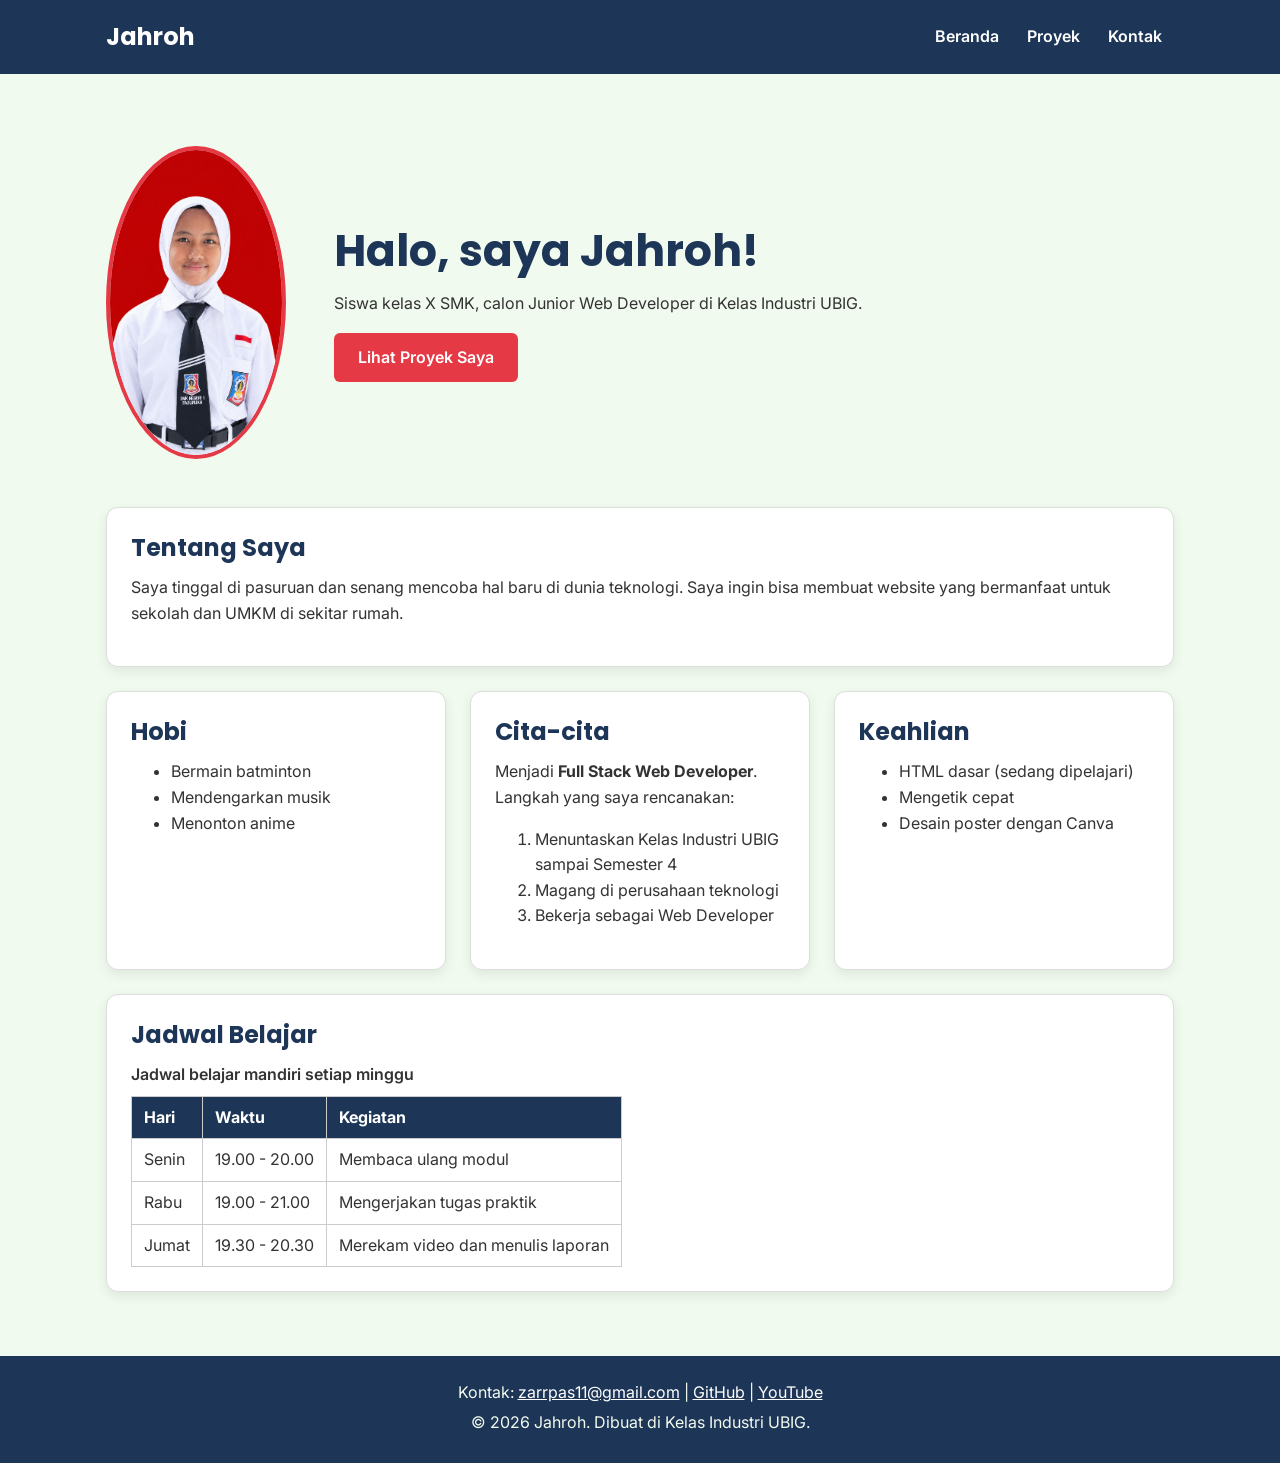
==== index.html @ 2eeb8ef1 "feat: portofolio v1" ====
<!DOCTYPE html> 
<html lang="id">
<head>
  <meta charset="UTF-8">
  <meta name="viewport" content="width=device-width, initial-scale=1.0">
  <title>Jahroh | Beranda</title>
  <link rel="preconnect" href="https://fonts.googleapis.com">
  <link rel="preconnect" href="https://fonts.gstatic.com" crossorigin>
  <link href="https://fonts.googleapis.com/css2?family=Inter:wght@400;600&family=Poppins:wght@600;700&display=swap" rel="stylesheet">
  <link rel="stylesheet" href="css/style.css">
</head>
<body>
  <header>
    <div class="container navbar">
      <h1>Jahroh</h1>
      <nav class="menu-laptop">
        <ul>
          <li><a href="index.html">Beranda</a></li>
          <li><a href="proyek.html">Proyek</a></li>
          <li><a href="kontak.html">Kontak</a></li>
        </ul>
      </nav>
      <!-- Tantangan: menu ponsel yang bisa dibuka-tutup -->
      <details class="menu-ponsel">
        <summary>Menu</summary>
        <nav>
          <ul>
            <li><a href="index.html">Beranda</a></li>
            <li><a href="proyek.html">Proyek</a></li>
            <li><a href="kontak.html">Kontak</a></li>
          </ul>
        </nav>
      </details>
    </div>
  </header>

  <main>
    <div class="container">
      <section class="hero">
        <img src="img/zarr.jpeg" alt="Foto profil Andi Pratama" width="180">
        <div>
          <h2>Halo, saya Jahroh!</h2>
          <p>Siswa kelas X SMK, calon Junior Web Developer di Kelas Industri UBIG.</p>
          <a href="proyek.html" class="tombol">Lihat Proyek Saya</a>
        </div>
      </section>

      <section class="kartu">
        <h2>Tentang Saya</h2>
        <p>Saya tinggal di pasuruan dan senang mencoba hal baru di dunia teknologi. Saya ingin bisa membuat website yang bermanfaat untuk sekolah dan UMKM di sekitar rumah.</p>
      </section>

      <div class="daftar-kartu">
        <section class="kartu">
          <h2>Hobi</h2>
          <ul>
            <li>Bermain batminton</li>
            <li>Mendengarkan musik</li>
            <li>Menonton anime</li>
          </ul>
        </section>

        <section class="kartu">
          <h2>Cita-cita</h2>
          <p>Menjadi <strong>Full Stack Web Developer</strong>. Langkah yang saya rencanakan:</p>
          <ol>
            <li>Menuntaskan Kelas Industri UBIG sampai Semester 4</li>
            <li>Magang di perusahaan teknologi</li>
            <li>Bekerja sebagai Web Developer</li>
          </ol>
        </section>

        <section class="kartu">
          <h2>Keahlian</h2>
          <ul>
            <li>HTML dasar (sedang dipelajari)</li>
            <li>Mengetik cepat</li>
            <li>Desain poster dengan Canva</li>
          </ul>
        </section>
      </div>

      <section class="kartu">
        <h2>Jadwal Belajar</h2>
        <table>
          <caption>Jadwal belajar mandiri setiap minggu</caption>
          <thead>
            <tr>
              <th>Hari</th>
              <th>Waktu</th>
              <th>Kegiatan</th>
            </tr>
          </thead>
          <tbody>
            <tr>
              <td>Senin</td>
              <td>19.00 - 20.00</td>
              <td>Membaca ulang modul</td>
            </tr>
            <tr>
              <td>Rabu</td>
              <td>19.00 - 21.00</td>
              <td>Mengerjakan tugas praktik</td>
            </tr>
            <tr>
              <td>Jumat</td>
              <td>19.30 - 20.30</td>
              <td>Merekam video dan menulis laporan</td>
            </tr>
          </tbody>
        </table>
      </section>
    </div>
  </main>

  <footer>
    <p>Kontak: <a href="zarrpas11@gmail.com">zarrpas11@gmail.com</a> |
      <a href="https://github.com/zarr-zr" target="_blank">GitHub</a> |
      <a href="https://www.youtube.com/@Zarr1206" target="_blank">YouTube</a></p>
    <p>&copy; 2026 Jahroh. Dibuat di Kelas Industri UBIG.</p>
  </footer>
</body>
</html>
---- css/style.css ----
/* Gaya portofolio jahroh
   Palet: #1D3557 (utama), #E63946 (aksen), #F1FAEE (latar)
   Huruf: Poppins (judul), Inter (isi)
   Tata letak: mobile first, titik ubah 768px (tablet) dan 1024px (laptop) */

/* 1. Reset */
* {
  box-sizing: border-box;
  margin: 0;
}

img {
  max-width: 100%;
  height: auto;
}

/* 2. Dasar halaman: warna dan huruf */
body {
  font-family: "Inter", Arial, sans-serif;
  font-size: 1rem;
  line-height: 1.6;
  color: #333333;
  background-color: #F1FAEE;
}

h1, h2, h3 {
  font-family: "Poppins", Arial, sans-serif;
  color: #1D3557;
  line-height: 1.3;
}

h2 {
  margin-bottom: 0.75rem;
}

p, ul, ol {
  margin-bottom: 1rem;
}

a {
  color: #E63946;
}

/* 3. Wadah, header, dan menu */
.container {
  max-width: 1100px;
  margin: 0 auto;
  padding: 0 1rem;
}

header {
  background-color: #1D3557;
  color: #FFFFFF;
  padding: 1rem 0;
}

header h1 {
  color: #FFFFFF;
  font-size: 1.5rem;
}

.navbar {
  display: flex;
  flex-wrap: wrap;
  justify-content: space-between;
  align-items: center;
  gap: 0.5rem;
}

nav ul {
  display: flex;
  gap: 0.25rem;
  padding: 0;
  margin: 0;
  list-style: none;
}

nav a {
  display: inline-block;
  padding: 0.5rem 0.75rem;
  border-radius: 6px;
  color: #FFFFFF;
  font-weight: 600;
  text-decoration: none;
}

/* Tantangan: menu ponsel buka-tutup dengan details */
.menu-laptop {
  display: none;
}

.menu-ponsel summary {
  padding: 0.5rem 0.75rem;
  border: 1px solid #FFFFFF;
  border-radius: 6px;
  font-weight: 600;
  cursor: pointer;
}

.menu-ponsel ul {
  flex-direction: column;
  margin-top: 0.5rem;
}

/* 4. Isi utama, hero, dan kartu */
main {
  padding: 1.5rem 0;
}

.hero {
  display: flex;
  flex-direction: column;
  align-items: center;
  gap: 1.5rem;
  padding: 1rem 0 2rem;
  text-align: center;
}

.hero img {
  border: 4px solid #E63946;
  border-radius: 100%;
}

.hero h2 {
  font-size: 2rem;
}

.tombol {
  display: inline-block;
  padding: 0.75rem 1.5rem;
  border-radius: 6px;
  background-color: #E63946;
  color: #FFFFFF;
  font-weight: 600;
  text-decoration: none;
}

.kartu {
  background-color: #FFFFFF;
  padding: 1rem;
  margin-bottom: 1.5rem;
  border: 1px solid #DDDDDD;
  border-radius: 12px;
  box-shadow: 0 4px 12px rgba(0, 0, 0, 0.08);
}

.daftar-kartu {
  display: flex;
  flex-wrap: wrap;
  gap: 1.5rem;
  margin-bottom: 1.5rem;
}

.daftar-kartu .kartu {
  flex: 1 1 280px;
  margin-bottom: 0;
}

article img {
  border-radius: 8px;
  border: 1px solid #DDDDDD;
}

/* 5. Tabel */
table {
  border-collapse: collapse;
}

caption {
  font-weight: 600;
  text-align: left;
  margin-bottom: 0.5rem;
}

th, td {
  border: 1px solid #CCCCCC;
  padding: 0.5rem 0.75rem;
  text-align: left;
}

th {
  background-color: #1D3557;
  color: #FFFFFF;
}

/* 6. Form */
label {
  font-weight: 600;
}

input, select, textarea {
  width: 100%;
  max-width: 22rem;
  padding: 0.6rem;
  margin-top: 0.25rem;
  border: 1px solid #CCCCCC;
  border-radius: 6px;
  font-family: inherit;
  font-size: 1rem;
}

button {
  padding: 0.75rem 1.5rem;
  border: none;
  border-radius: 6px;
  background-color: #E63946;
  color: #FFFFFF;
  font-family: inherit;
  font-size: 1rem;
  font-weight: 600;
  cursor: pointer;
}

/* 7. Footer */
footer {
  background-color: #1D3557;
  color: #F1FAEE;
  text-align: center;
  padding: 1.5rem;
}

footer p {
  margin-bottom: 0.25rem;
}

footer a {
  color: #FFFFFF;
}

/* 8. Tablet: lebar layar 768px ke atas */
@media (min-width: 768px) {
  .menu-laptop {
    display: block;
  }

  .menu-ponsel {
    display: none;
  }

  .hero {
    flex-direction: row;
    padding: 2rem 0 3rem;
    text-align: left;
  }

  .kartu {
    padding: 1.5rem;
  }
}

/* 9. Laptop: lebar layar 1024px ke atas */
@media (min-width: 1024px) {
  main {
    padding: 2.5rem 0;
  }

  .hero {
    gap: 3rem;
  }

  .hero h2 {
    font-size: 2.75rem;
  }
}
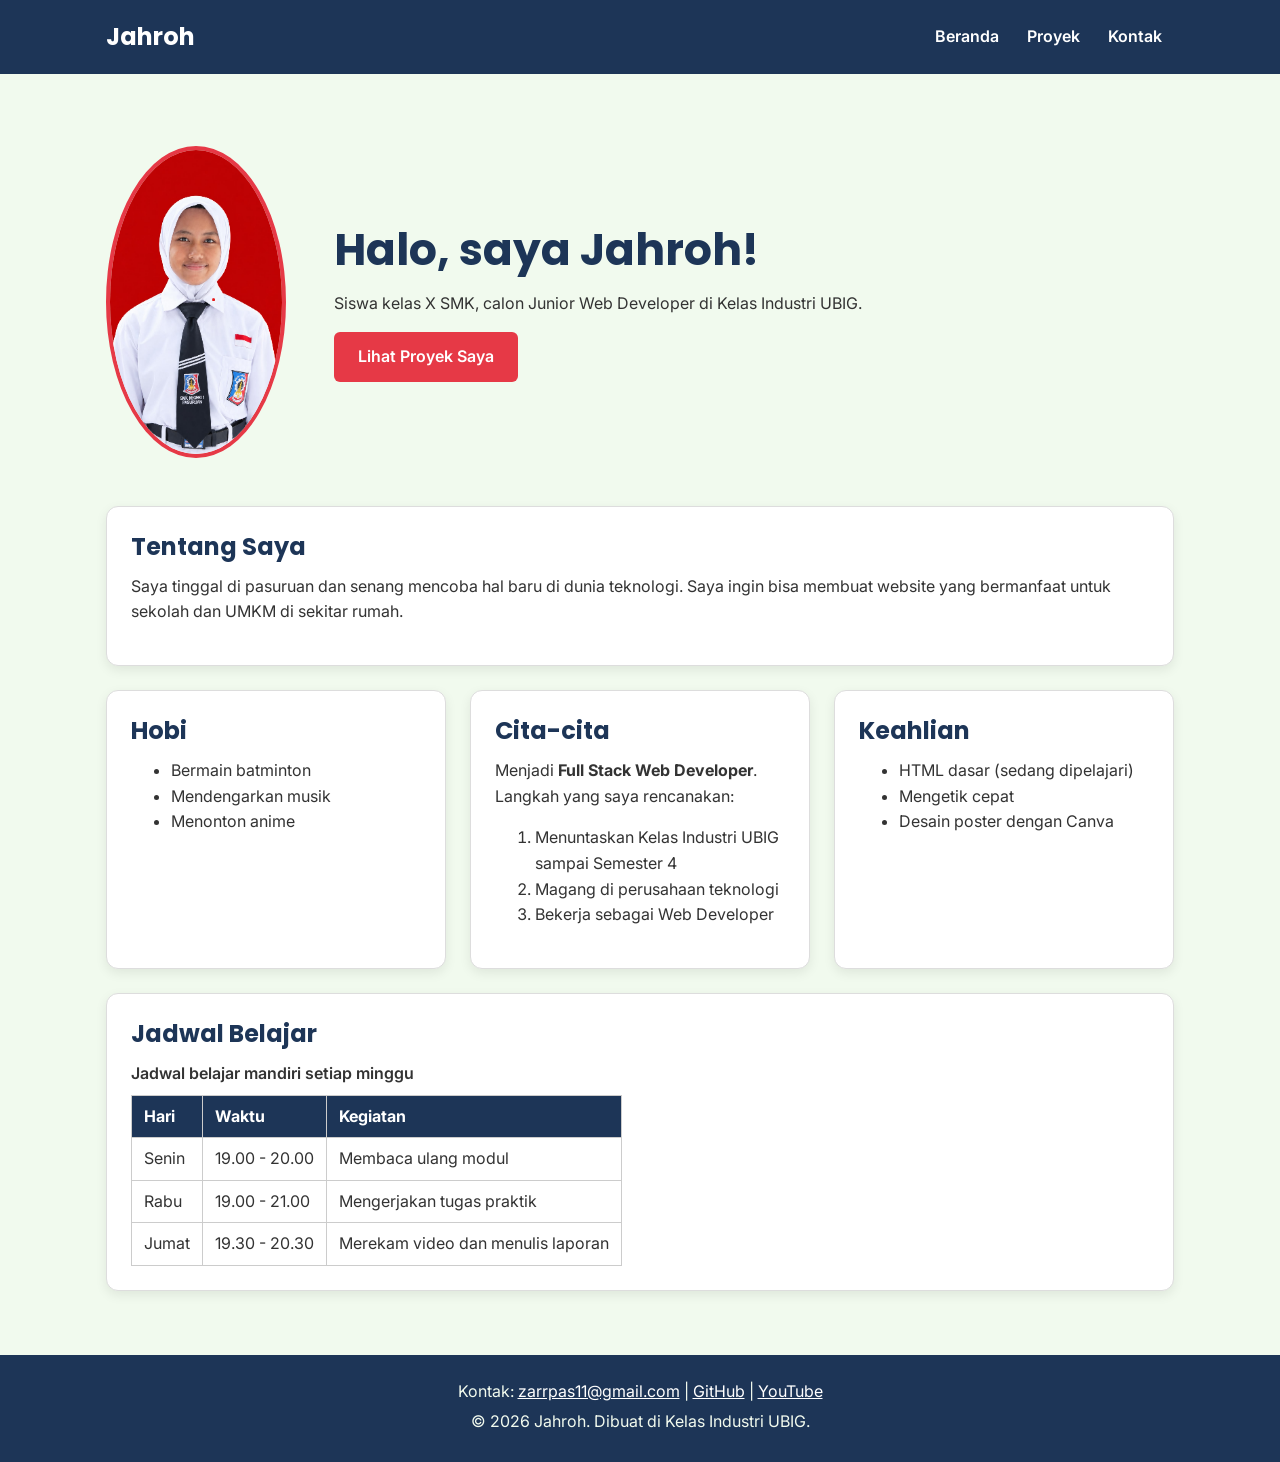
==== commit 3d7edeaf: "feat:menambakan javascript" ====
--- a/index.html
+++ b/index.html
@@ -2,12 +2,18 @@
 <html lang="id">
 <head>
   <meta charset="UTF-8">
-  <meta name="viewport" content="width=device-width, initial-scale=1.0">
+  <meta name="viewport" content="width=device-width,
+   initial-scale=1.0">
   <title>Jahroh | Beranda</title>
+  <link rel="icon" href="img/zarr.png">
   <link rel="preconnect" href="https://fonts.googleapis.com">
-  <link rel="preconnect" href="https://fonts.gstatic.com" crossorigin>
+  <link rel="preconnect" href="https://fonts.gstatic.com"
+  
+   crossorigin>
   <link href="https://fonts.googleapis.com/css2?family=Inter:wght@400;600&family=Poppins:wght@600;700&display=swap" rel="stylesheet">
   <link rel="stylesheet" href="css/style.css">
+  <script src="js/style.js" defer></script>
+  <script src="js/latihan.js" defer></script>
 </head>
 <body>
   <header>
@@ -20,7 +26,7 @@
           <li><a href="kontak.html">Kontak</a></li>
         </ul>
       </nav>
-      <!-- Tantangan: menu ponsel yang bisa dibuka-tutup -->
+
       <details class="menu-ponsel">
         <summary>Menu</summary>
         <nav>
@@ -37,7 +43,7 @@
   <main>
     <div class="container">
       <section class="hero">
-        <img src="img/zarr.jpeg" alt="Foto profil Andi Pratama" width="180">
+        <img src="img/zarr.png" alt="Foto profil Jahroh" width="180">
         <div>
           <h2>Halo, saya Jahroh!</h2>
           <p>Siswa kelas X SMK, calon Junior Web Developer di Kelas Industri UBIG.</p>
@@ -112,7 +118,6 @@
       </section>
     </div>
   </main>
-
   <footer>
     <p>Kontak: <a href="zarrpas11@gmail.com">zarrpas11@gmail.com</a> |
       <a href="https://github.com/zarr-zr" target="_blank">GitHub</a> |
@@ -120,4 +125,4 @@
     <p>&copy; 2026 Jahroh. Dibuat di Kelas Industri UBIG.</p>
   </footer>
 </body>
-</html>
+</html>
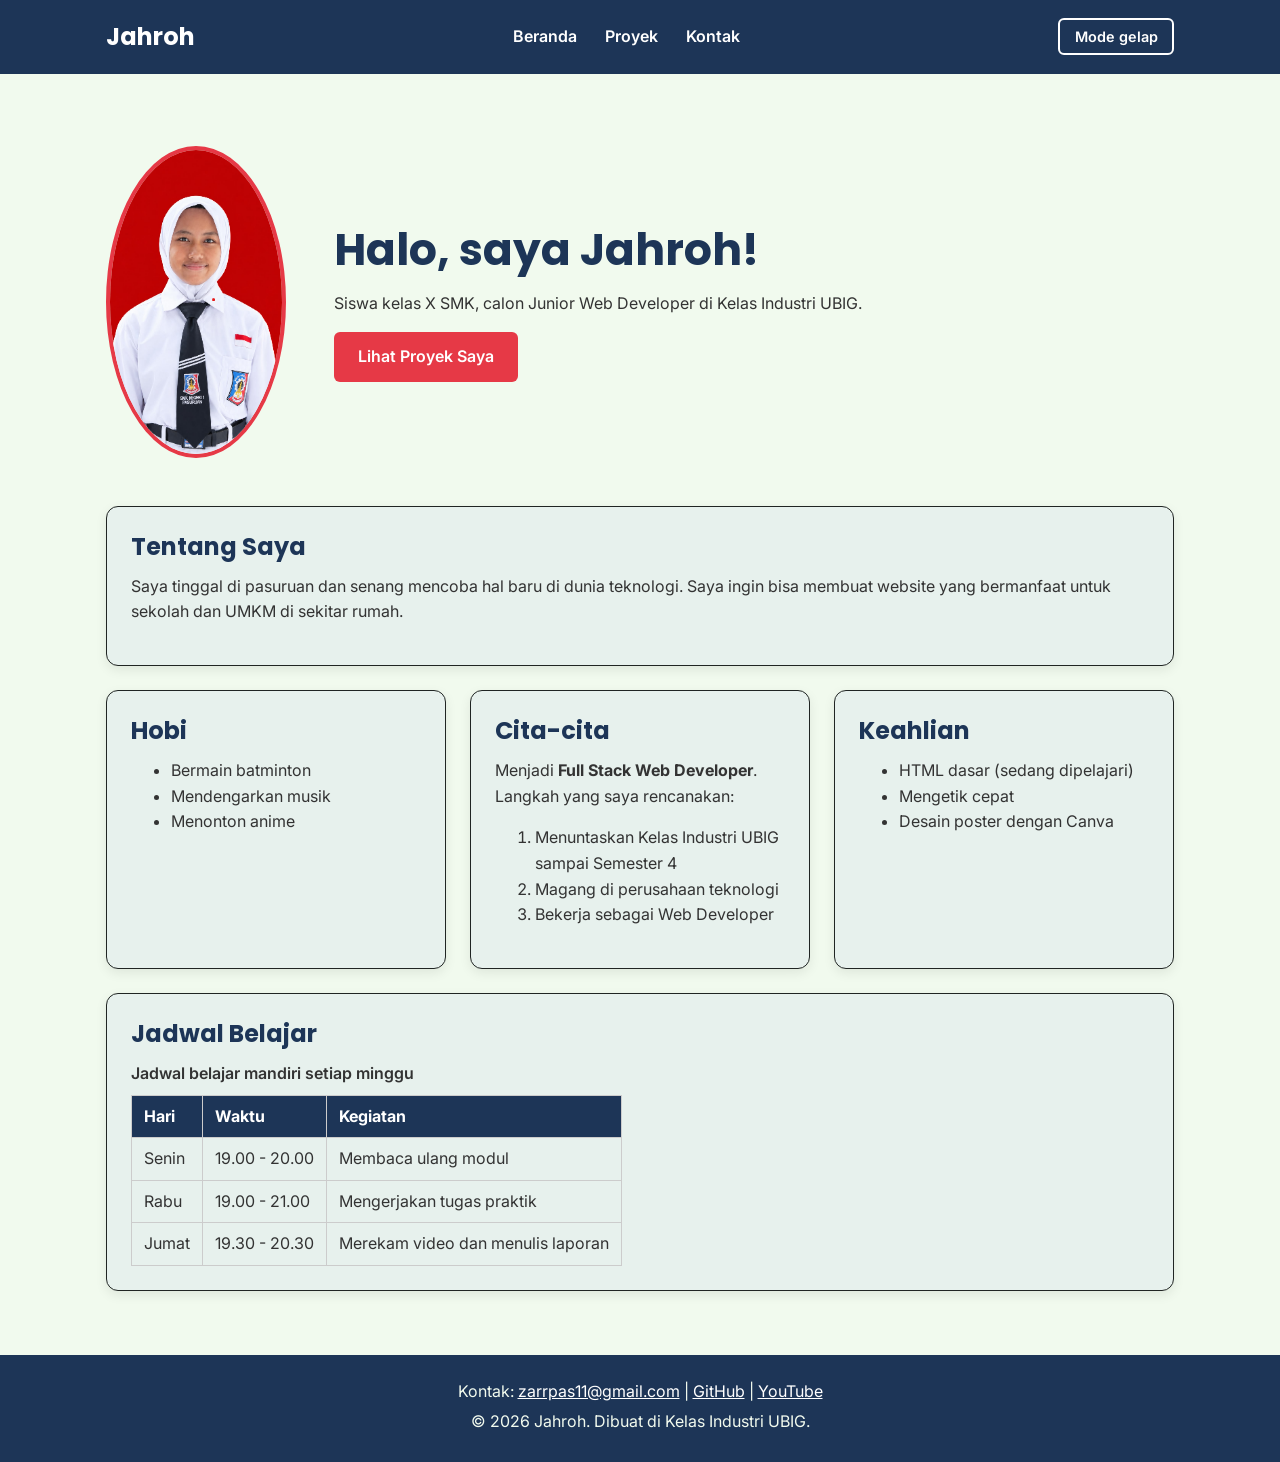
==== commit bc744a20: "feat: tambah keahlian dinamis, mode gelap, dan filter proyek" ====
--- a/index.html
+++ b/index.html
@@ -14,8 +14,10 @@
   <link rel="stylesheet" href="css/style.css">
   <script src="js/style.js" defer></script>
   <script src="js/latihan.js" defer></script>
+  <script src="js/main.js" defer></script>
+  <script src="css/style.css" defer></script>
 </head>
-<body>
+<body >
   <header>
     <div class="container navbar">
       <h1>Jahroh</h1>
@@ -26,7 +28,7 @@
           <li><a href="kontak.html">Kontak</a></li>
         </ul>
       </nav>
-
+      <!-- Tantangan: menu ponsel yang bisa dibuka-tutup -->
       <details class="menu-ponsel">
         <summary>Menu</summary>
         <nav>
@@ -37,6 +39,7 @@
           </ul>
         </nav>
       </details>
+      <button type="button" id="tombol-tema" class="tombol-tema">Mode gelap</button>
     </div>
   </header>
 
--- a/css/style.css
+++ b/css/style.css
@@ -262,3 +262,140 @@
     font-size: 2.75rem;
   }
 }
+
+/* 10. Tombol tema, filter, dan label kategori */
+  .tombol-tema {
+    padding: 0.5rem 0.9rem;
+    border: 2px solid #FFFFFF;
+    background-color: transparent;
+    font-size: 0.9rem;
+}
+/* 11. Tema gelap (percobaan pertama) */
+body.gelap {
+background-color: #121A24;
+color: #E3E8EE;
+}
+:root {
+--warna-utama: #1D3557;
+--warna-judul: #1D3557;
+--warna-aksen: #E63946;
+--warna-tautan: #E63946;
+--warna-latar: #F1FAEE;
+--warna-teks: #333333;
+--warna-kartu: #e7f1ed;
+--warna-garis: #202523;
+}
+
+/* Tema gelap: isi variabel diganti saat body memiliki class
+gelap */
+body.gelap {
+--warna-utama: #0B1526;
+--warna-judul: #052b2c;
+--warna-tautan: #FF8A8A;
+--warna-latar: #121A24;
+--warna-teks: #85d4ce;
+--warna-kartu: #1C2836;
+--warna-garis: #34465A;
+}
+/* Kartu halaman Kontak */
+.kartu {
+    background-color: var(--warna-kartu);
+    color: var(--warna-teks);
+    padding: 1.5rem;
+    margin-bottom: 1.5rem;
+    border: 1px solid var(--warna-garis);
+    border-radius: 12px;
+    box-shadow: 0 4px 12px rgba(0, 0, 0, 0.08);
+    transition: 0.3s;
+}
+
+/* Judul kartu kontak */
+.kartu h2 {
+    color: var(--warna-judul);
+}
+
+/* Paragraf */
+.kartu p {
+    color: var(--warna-teks);
+}
+
+/* Label formulir */
+.kartu label {
+    color: var(--warna-teks);
+    font-weight: 600;
+}
+
+/* Input, pilihan, dan pesan */
+.kartu input,
+.kartu select,
+.kartu textarea {
+    background-color: #ffffff;
+    color: #333333;
+    border: 1px solid #cccccc;
+    border-radius: 6px;
+    padding: 0.75rem;
+    font-size: 1rem;
+}
+
+/* Efek ketika input dipilih */
+.kartu input:focus,
+.kartu select:focus,
+.kartu textarea:focus {
+    outline: 2px solid var(--warna-aksen);
+    border-color: var(--warna-aksen);
+}
+
+/* Tombol kirim */
+.kartu button {
+    background-color: var(--warna-aksen);
+    color: #ffffff;
+    border: none;
+    padding: 0.75rem 1.5rem;
+    border-radius: 6px;
+    font-weight: 600;
+    cursor: pointer;
+}
+
+/* Memperbaiki warna tulisan saat mode gelap */
+body.gelap h2,
+body.gelap .kartu h3 {
+    color: #a8d8dc;
+}
+
+/* Warna label kategori */
+body.gelap .label {
+    color: #ffffff;
+}
+
+/* Warna paragraf kartu */
+body.gelap .kartu p {
+    color: #e5e7eb;
+}
+
+
+/* Animasi menu buka dan tutup */
+.menu-ponsel nav {
+    max-height: 0;
+    overflow: hidden;
+    opacity: 0;
+    transform: translateY(-12px);
+    transition:
+        max-height 0.4s ease,
+        opacity 0.3s ease,
+        transform 0.4s ease;
+}
+
+.menu-ponsel[open]:not(.menutup) nav {
+    max-height: 300px;
+    opacity: 1;
+    transform: translateY(0);
+}
+
+.menu-ponsel nav ul {
+    margin: 0;
+    padding: 10px 0;
+}
+
+.menu-ponsel summary {
+    cursor: pointer;
+}
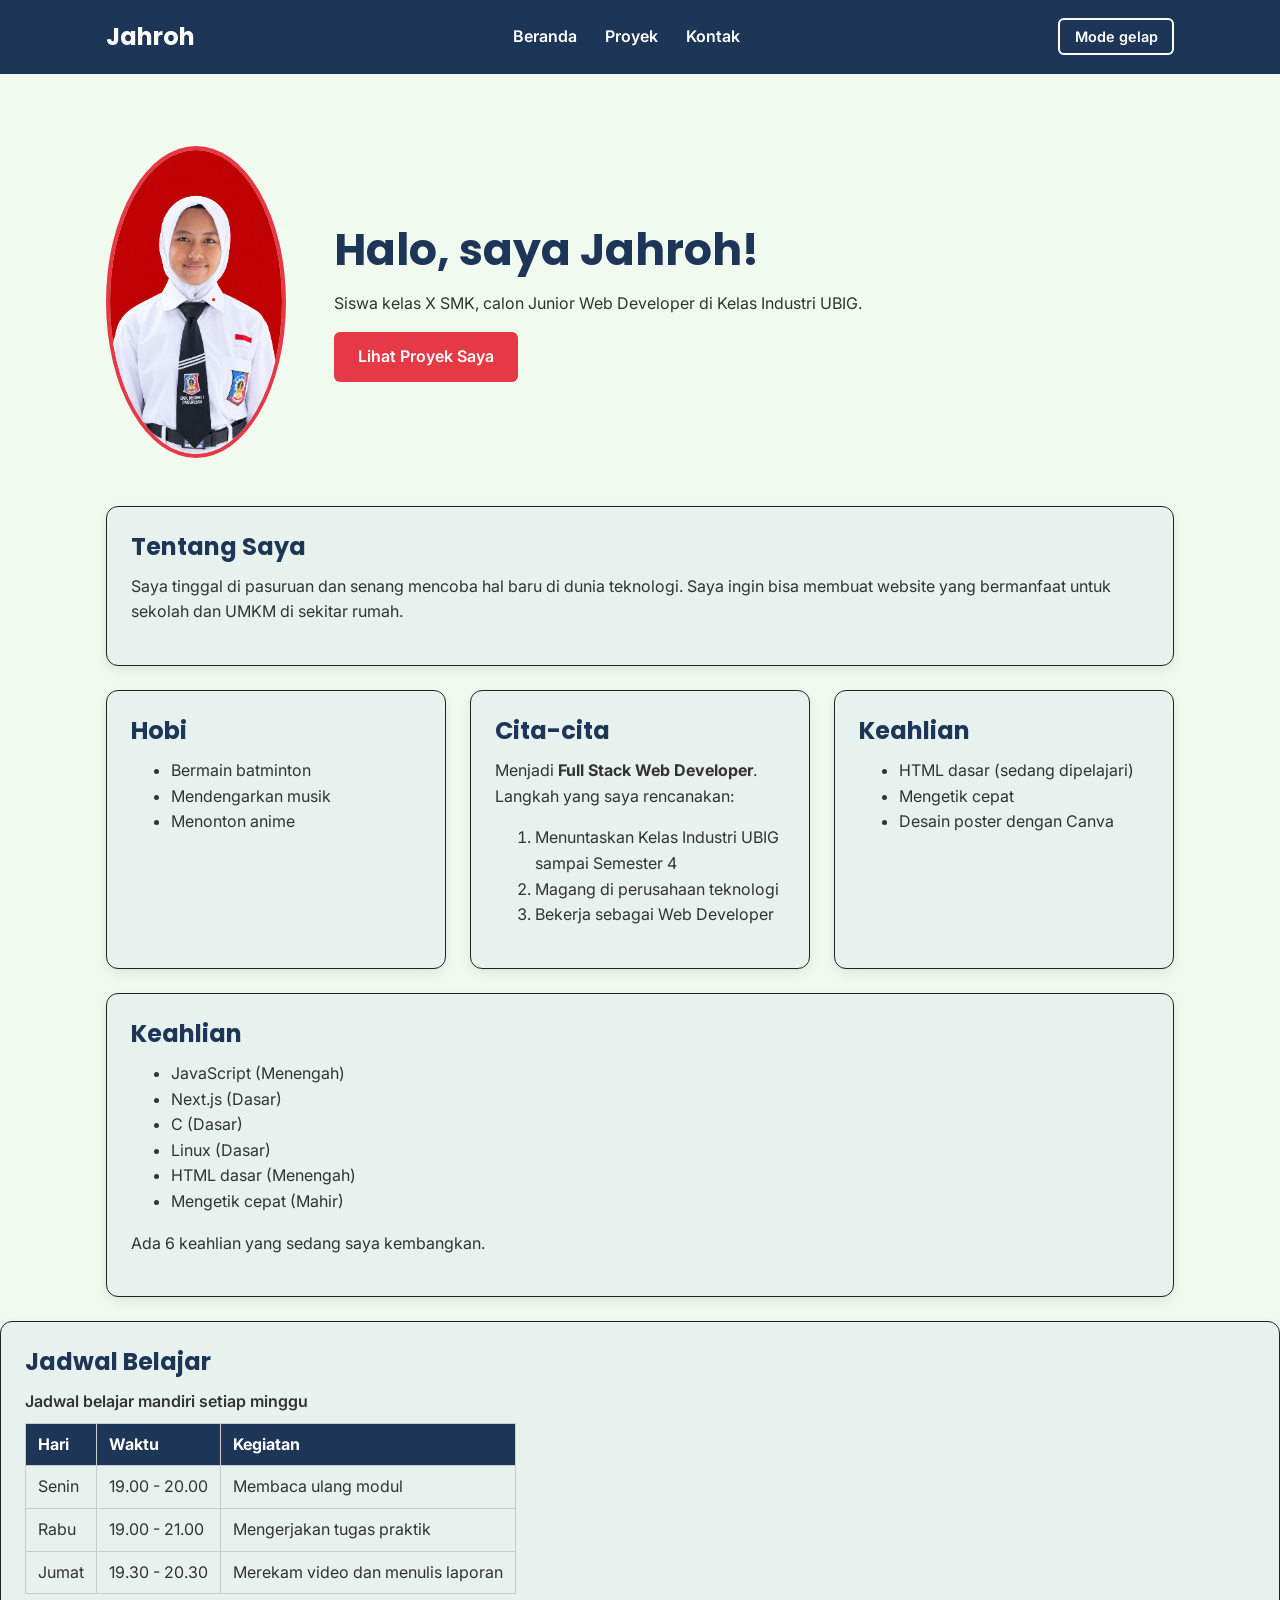
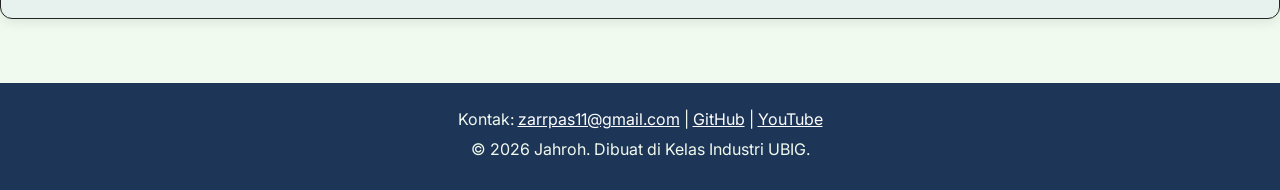
==== commit 5a112fc1: "feat: tampilkan repositori GitHub dan keahlian dari JSON" ====
--- a/index.html
+++ b/index.html
@@ -12,8 +12,6 @@
    crossorigin>
   <link href="https://fonts.googleapis.com/css2?family=Inter:wght@400;600&family=Poppins:wght@600;700&display=swap" rel="stylesheet">
   <link rel="stylesheet" href="css/style.css">
-  <script src="js/style.js" defer></script>
-  <script src="js/latihan.js" defer></script>
   <script src="js/main.js" defer></script>
   <script src="css/style.css" defer></script>
 </head>
@@ -89,6 +87,13 @@
         </section>
       </div>
 
+       <section class="kartu">
+          <h2>Keahlian</h2>
+          <ul id="daftar-skill"></ul>
+          <p id="jumlah-skill"></p>
+        </section>
+      </div>
+
       <section class="kartu">
         <h2>Jadwal Belajar</h2>
         <table>
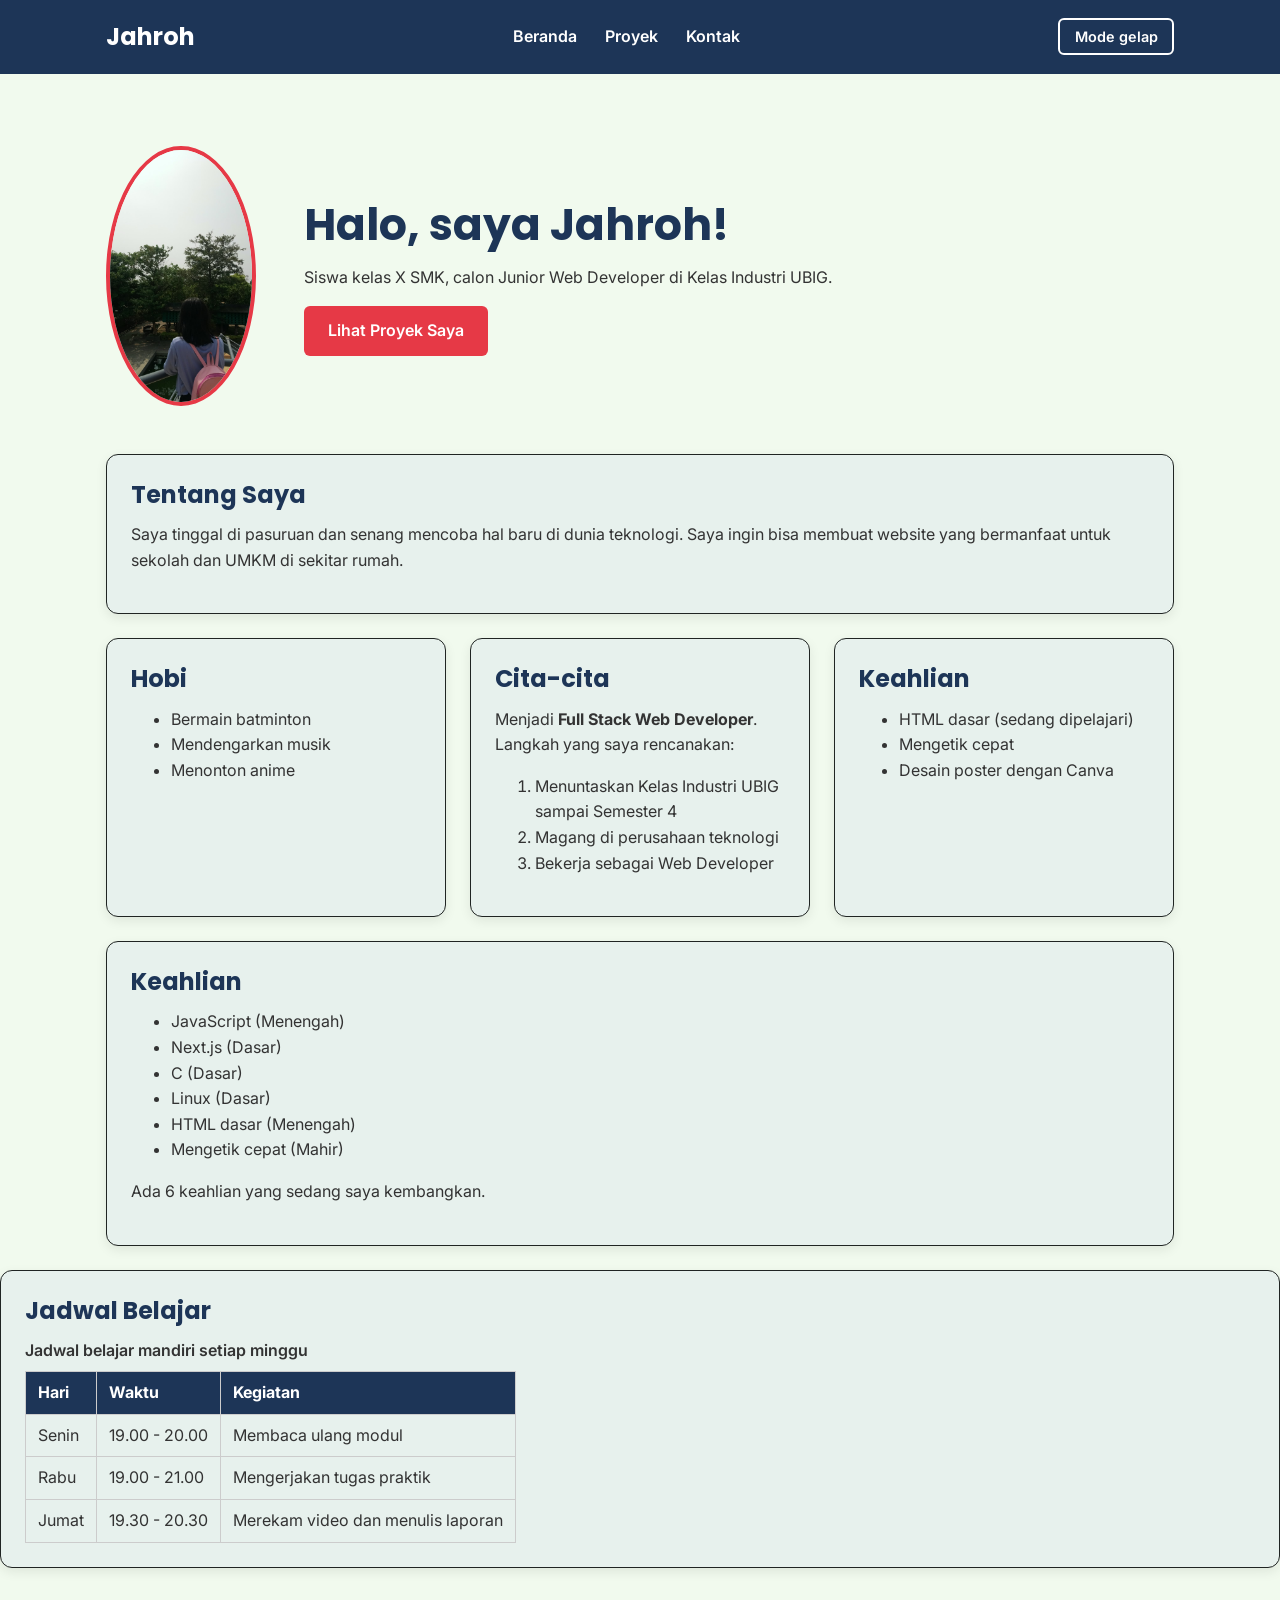
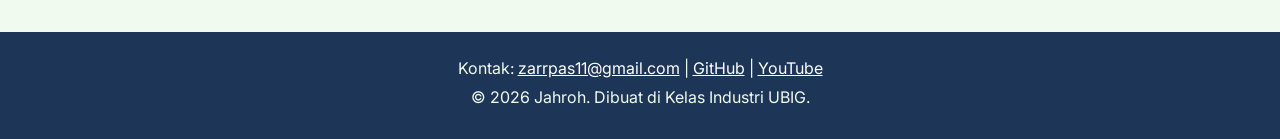
==== commit fe2e1c9e: "feat: portofolio2" ====
--- a/index.html
+++ b/index.html
@@ -5,7 +5,7 @@
   <meta name="viewport" content="width=device-width,
    initial-scale=1.0">
   <title>Jahroh | Beranda</title>
-  <link rel="icon" href="img/zarr.png">
+  <link rel="icon" href="img/zarrrr.png">
   <link rel="preconnect" href="https://fonts.googleapis.com">
   <link rel="preconnect" href="https://fonts.gstatic.com"
   
@@ -44,7 +44,7 @@
   <main>
     <div class="container">
       <section class="hero">
-        <img src="img/zarr.png" alt="Foto profil Jahroh" width="180">
+        <img src="img/zarrrr.png" alt="Foto profil Jahroh" width="150">
         <div>
           <h2>Halo, saya Jahroh!</h2>
           <p>Siswa kelas X SMK, calon Junior Web Developer di Kelas Industri UBIG.</p>
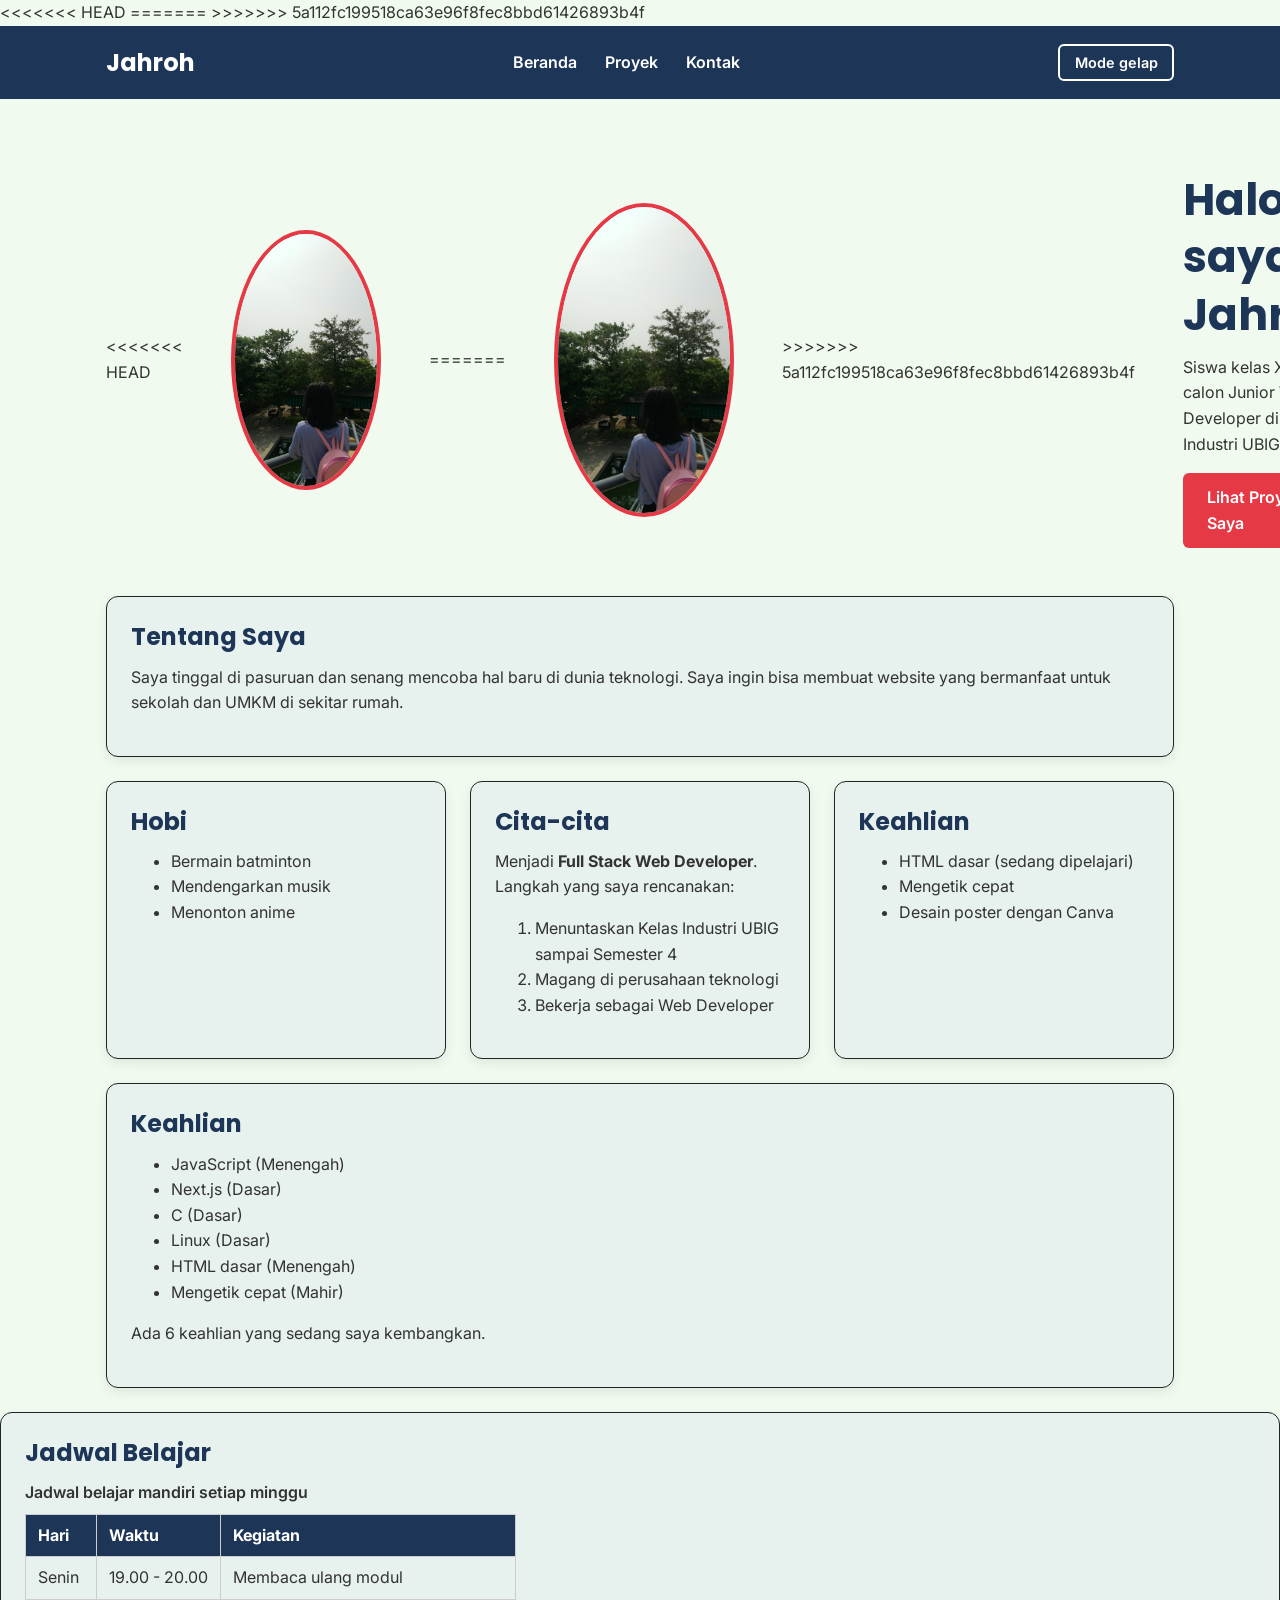
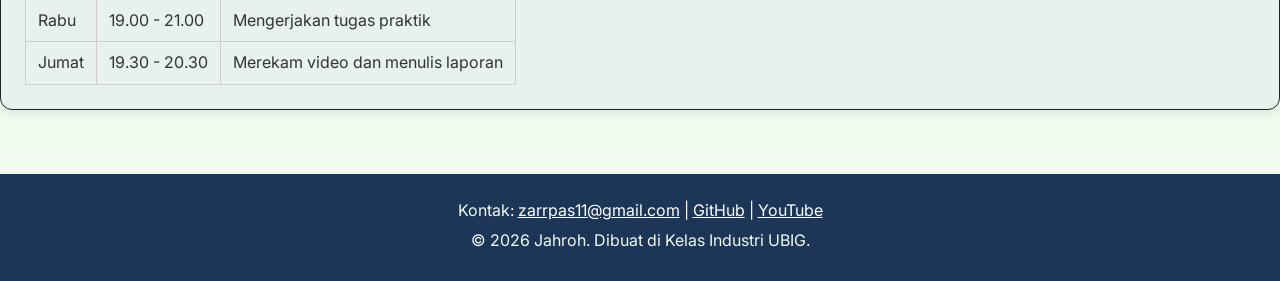
==== commit fed5657c: "Fix merge conflict" ====
--- a/index.html
+++ b/index.html
@@ -5,7 +5,11 @@
   <meta name="viewport" content="width=device-width,
    initial-scale=1.0">
   <title>Jahroh | Beranda</title>
+<<<<<<< HEAD
   <link rel="icon" href="img/zarrrr.png">
+=======
+  <link rel="icon" href="img/zarr.png">
+>>>>>>> 5a112fc199518ca63e96f8fec8bbd61426893b4f
   <link rel="preconnect" href="https://fonts.googleapis.com">
   <link rel="preconnect" href="https://fonts.gstatic.com"
   
@@ -44,7 +48,11 @@
   <main>
     <div class="container">
       <section class="hero">
+<<<<<<< HEAD
         <img src="img/zarrrr.png" alt="Foto profil Jahroh" width="150">
+=======
+        <img src="img/zarrrr.png" alt="Foto profil Jahroh" width="180">
+>>>>>>> 5a112fc199518ca63e96f8fec8bbd61426893b4f
         <div>
           <h2>Halo, saya Jahroh!</h2>
           <p>Siswa kelas X SMK, calon Junior Web Developer di Kelas Industri UBIG.</p>
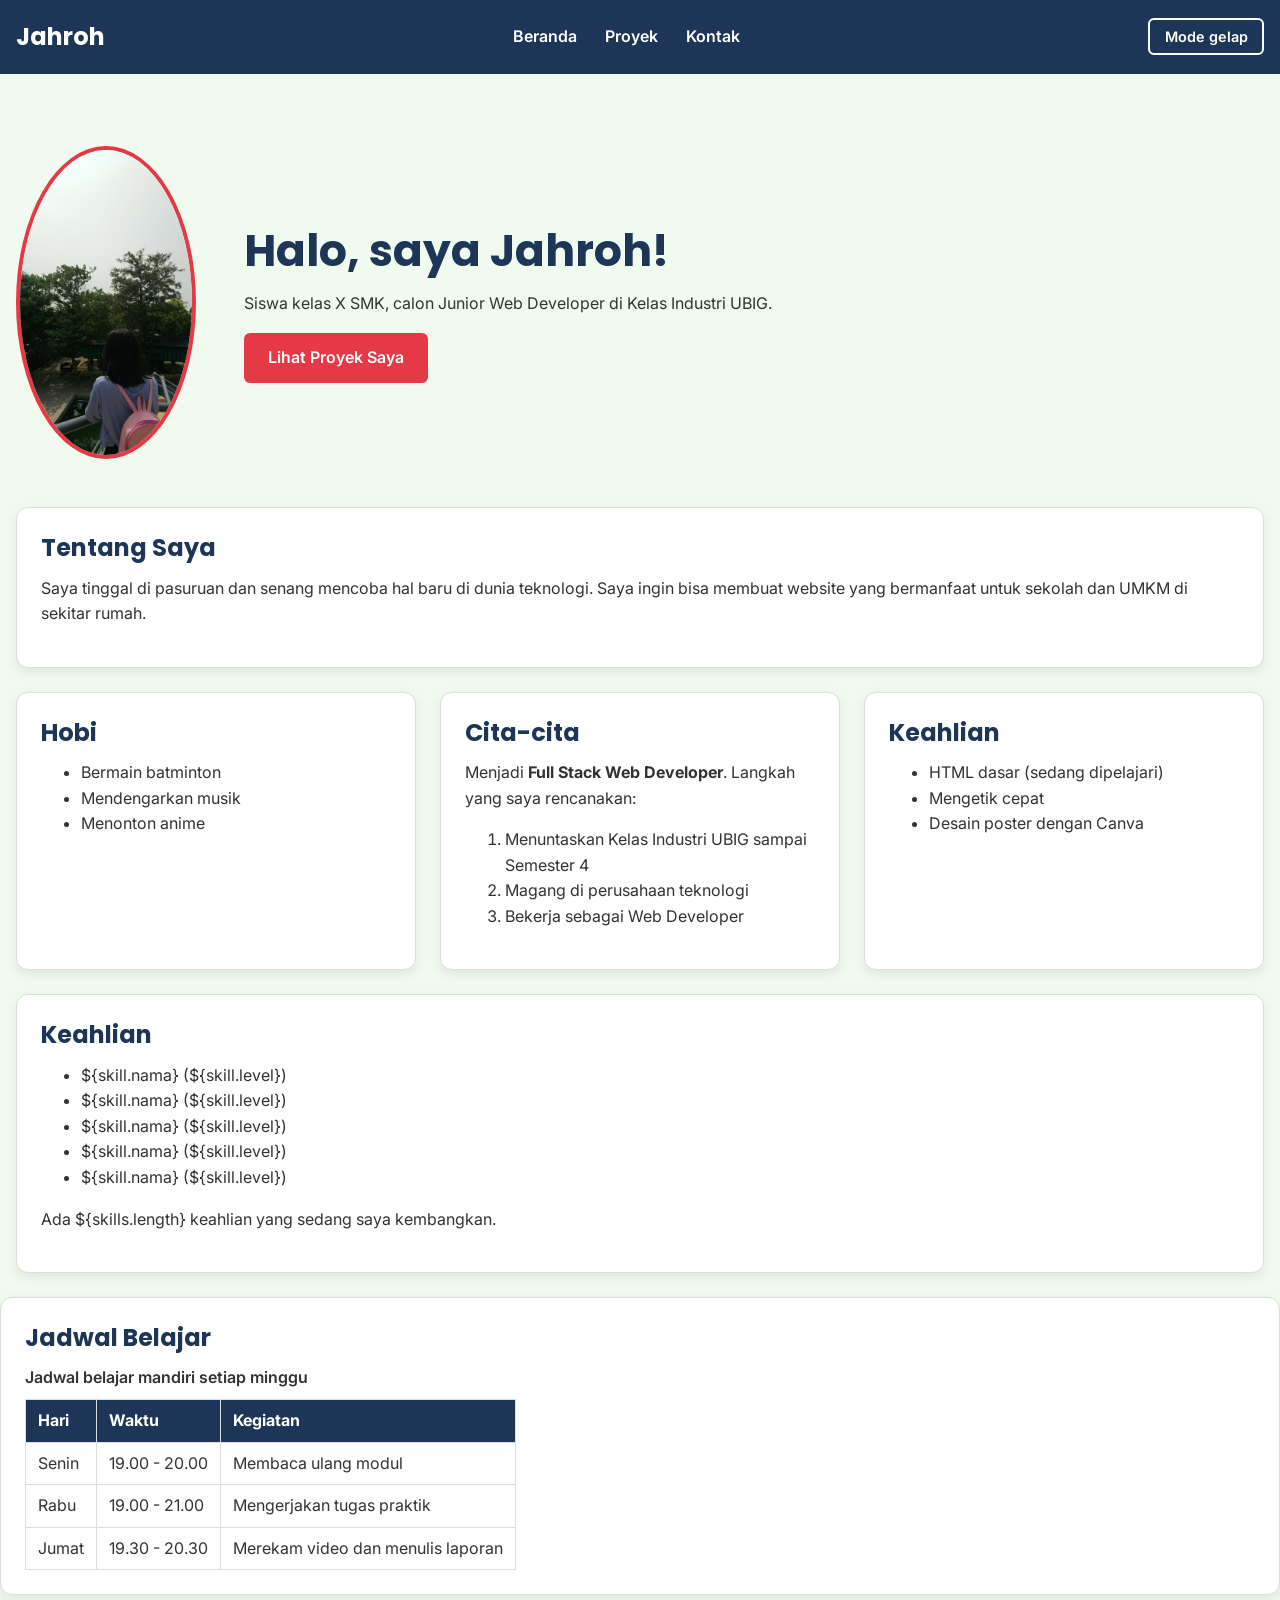
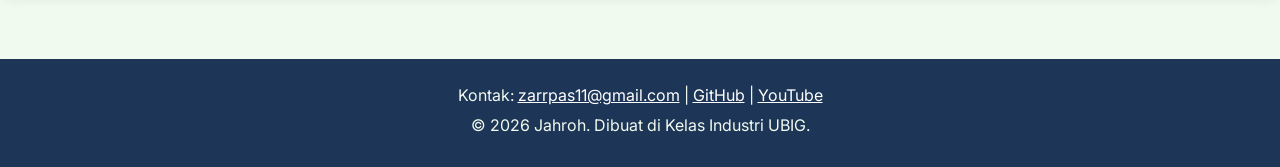
==== commit 721d0762: "feat: tambah file website" ====
--- a/index.html
+++ b/index.html
@@ -5,11 +5,7 @@
   <meta name="viewport" content="width=device-width,
    initial-scale=1.0">
   <title>Jahroh | Beranda</title>
-<<<<<<< HEAD
-  <link rel="icon" href="img/zarrrr.png">
-=======
   <link rel="icon" href="img/zarr.png">
->>>>>>> 5a112fc199518ca63e96f8fec8bbd61426893b4f
   <link rel="preconnect" href="https://fonts.googleapis.com">
   <link rel="preconnect" href="https://fonts.gstatic.com"
   
@@ -48,11 +44,8 @@
   <main>
     <div class="container">
       <section class="hero">
-<<<<<<< HEAD
-        <img src="img/zarrrr.png" alt="Foto profil Jahroh" width="150">
-=======
+
         <img src="img/zarrrr.png" alt="Foto profil Jahroh" width="180">
->>>>>>> 5a112fc199518ca63e96f8fec8bbd61426893b4f
         <div>
           <h2>Halo, saya Jahroh!</h2>
           <p>Siswa kelas X SMK, calon Junior Web Developer di Kelas Industri UBIG.</p>
--- a/css/style.css
+++ b/css/style.css
@@ -1,4 +1,4 @@
-/* Gaya portofolio jahroh
+/* Gaya portofolio Khilda
    Palet: #1D3557 (utama), #E63946 (aksen), #F1FAEE (latar)
    Huruf: Poppins (judul), Inter (isi)
    Tata letak: mobile first, titik ubah 768px (tablet) dan 1024px (laptop) */
@@ -15,17 +15,28 @@
 }
 
 /* 2. Dasar halaman: warna dan huruf */
+:root {
+  --warna-utama: #1D3557;
+  --warna-judul: #1D3557;
+  --warna-aksen: #E63946;
+  --warna-tautan: #E63946;
+  --warna-latar: #F1FAEE;
+  --warna-teks: #333333;
+  --warna-kartu: #FFFFFF;
+  --warna-garis: #DDDDDD;
+}
+
 body {
   font-family: "Inter", Arial, sans-serif;
   font-size: 1rem;
   line-height: 1.6;
-  color: #333333;
-  background-color: #F1FAEE;
+  color: var(--warna-teks);
+  background-color: var(--warna-latar);
 }
 
 h1, h2, h3 {
   font-family: "Poppins", Arial, sans-serif;
-  color: #1D3557;
+  color: var(--warna-judul);
   line-height: 1.3;
 }
 
@@ -136,10 +147,10 @@
 }
 
 .kartu {
-  background-color: #FFFFFF;
+  background-color: var(--warna-kartu);
   padding: 1rem;
   margin-bottom: 1.5rem;
-  border: 1px solid #DDDDDD;
+  border: 1px solid var(--warna-garis);
   border-radius: 12px;
   box-shadow: 0 4px 12px rgba(0, 0, 0, 0.08);
 }
@@ -173,7 +184,7 @@
 }
 
 th, td {
-  border: 1px solid #CCCCCC;
+  border: 1px solid #DDDDDD;
   padding: 0.5rem 0.75rem;
   text-align: left;
 }
@@ -186,6 +197,10 @@
 /* 6. Form */
 label {
   font-weight: 600;
+}
+
+.keterangan {
+ font-size: 0.875rem;
 }
 
 input, select, textarea {
@@ -193,10 +208,12 @@
   max-width: 22rem;
   padding: 0.6rem;
   margin-top: 0.25rem;
-  border: 1px solid #CCCCCC;
+  border: 1px solid #DDDDDD;
   border-radius: 6px;
   font-family: inherit;
   font-size: 1rem;
+  background-color: var(--warna-kartu);
+  color: var(--warna-teks);
 }
 
 button {
@@ -264,138 +281,107 @@
 }
 
 /* 10. Tombol tema, filter, dan label kategori */
-  .tombol-tema {
-    padding: 0.5rem 0.9rem;
-    border: 2px solid #FFFFFF;
-    background-color: transparent;
-    font-size: 0.9rem;
-}
-/* 11. Tema gelap (percobaan pertama) */
-body.gelap {
-background-color: #121A24;
-color: #E3E8EE;
-}
-:root {
---warna-utama: #1D3557;
---warna-judul: #1D3557;
---warna-aksen: #E63946;
---warna-tautan: #E63946;
---warna-latar: #F1FAEE;
---warna-teks: #333333;
---warna-kartu: #e7f1ed;
---warna-garis: #202523;
-}
-
-/* Tema gelap: isi variabel diganti saat body memiliki class
+.tombol-tema {
+  padding: 0.5rem 0.9rem;
+  border: 2px solid #FFFFFF;
+  background-color: transparent;
+  font-size: 0.9rem;
+}
+
+/* 11. Tema gelap: isi variabel diganti saat body memiliki class
 gelap */
 body.gelap {
---warna-utama: #0B1526;
---warna-judul: #052b2c;
---warna-tautan: #FF8A8A;
---warna-latar: #121A24;
---warna-teks: #85d4ce;
---warna-kartu: #1C2836;
---warna-garis: #34465A;
-}
-/* Kartu halaman Kontak */
-.kartu {
-    background-color: var(--warna-kartu);
-    color: var(--warna-teks);
-    padding: 1.5rem;
-    margin-bottom: 1.5rem;
-    border: 1px solid var(--warna-garis);
-    border-radius: 12px;
-    box-shadow: 0 4px 12px rgba(0, 0, 0, 0.08);
-    transition: 0.3s;
-}
-
-/* Judul kartu kontak */
-.kartu h2 {
-    color: var(--warna-judul);
-}
-
-/* Paragraf */
-.kartu p {
-    color: var(--warna-teks);
-}
-
-/* Label formulir */
-.kartu label {
-    color: var(--warna-teks);
-    font-weight: 600;
-}
-
-/* Input, pilihan, dan pesan */
-.kartu input,
-.kartu select,
-.kartu textarea {
-    background-color: #ffffff;
-    color: #333333;
-    border: 1px solid #cccccc;
-    border-radius: 6px;
-    padding: 0.75rem;
-    font-size: 1rem;
-}
-
-/* Efek ketika input dipilih */
-.kartu input:focus,
-.kartu select:focus,
-.kartu textarea:focus {
-    outline: 2px solid var(--warna-aksen);
-    border-color: var(--warna-aksen);
-}
-
-/* Tombol kirim */
-.kartu button {
-    background-color: var(--warna-aksen);
-    color: #ffffff;
-    border: none;
-    padding: 0.75rem 1.5rem;
-    border-radius: 6px;
-    font-weight: 600;
-    cursor: pointer;
-}
-
-/* Memperbaiki warna tulisan saat mode gelap */
-body.gelap h2,
-body.gelap .kartu h3 {
-    color: #a8d8dc;
-}
-
-/* Warna label kategori */
-body.gelap .label {
-    color: #ffffff;
-}
-
-/* Warna paragraf kartu */
-body.gelap .kartu p {
-    color: #e5e7eb;
-}
-
-
-/* Animasi menu buka dan tutup */
-.menu-ponsel nav {
-    max-height: 0;
-    overflow: hidden;
-    opacity: 0;
-    transform: translateY(-12px);
-    transition:
-        max-height 0.4s ease,
-        opacity 0.3s ease,
-        transform 0.4s ease;
-}
-
-.menu-ponsel[open]:not(.menutup) nav {
-    max-height: 300px;
-    opacity: 1;
-    transform: translateY(0);
-}
-
-.menu-ponsel nav ul {
-    margin: 0;
-    padding: 10px 0;
-}
-
-.menu-ponsel summary {
-    cursor: pointer;
+  --warna-utama: #0B1526;
+  --warna-judul: #A8DADC;
+  --warna-tautan: #FF8A8A;
+  --warna-latar: #121A24;
+  --warna-teks: #E3E8EE;
+  --warna-kartu: #1C2836;
+  --warna-garis: #34465A;
+}
+/* 12. Perbaikan tampilan responsif HP */
+html {
+  width: 100%;
+  max-width: 100%;
+  overflow-x: clip;
+}
+
+body {
+  width: 100%;
+  max-width: 100%;
+  overflow-x: clip;
+}
+
+* {
+  box-sizing: border-box;
+}
+
+.container,
+header,
+main,
+footer,
+section,
+article {
+  min-width: 0;
+  max-width: 100%;
+}
+
+img {
+  display: block;
+  max-width: 100%;
+  height: auto;
+}
+
+/* Perbaikan layar HP */
+@media screen and (max-width: 767px) {
+  .container {
+    width: 100%;
+    padding: 15px;
+  }
+
+  .navbar {
+    width: 100%;
+    min-width: 0;
+    flex-wrap: wrap;
+  }
+
+  .hero {
+    width: 100%;
+    min-width: 0;
+  }
+
+  .hero h2 {
+    font-size: 1.5rem;
+    overflow-wrap: break-word;
+  }
+
+  .hero p {
+    overflow-wrap: break-word;
+  }
+
+  .daftar-kartu {
+    width: 100%;
+    min-width: 0;
+  }
+
+  .daftar-kartu .kartu {
+    flex: 1 1 100%;
+    min-width: 0;
+    width: 100%;
+  }
+
+  table {
+    max-width: 100%;
+  }
+
+  th,
+  td {
+    overflow-wrap: anywhere;
+  }
+
+  input,
+  select,
+  textarea {
+    max-width: 100%;
+  }
 }
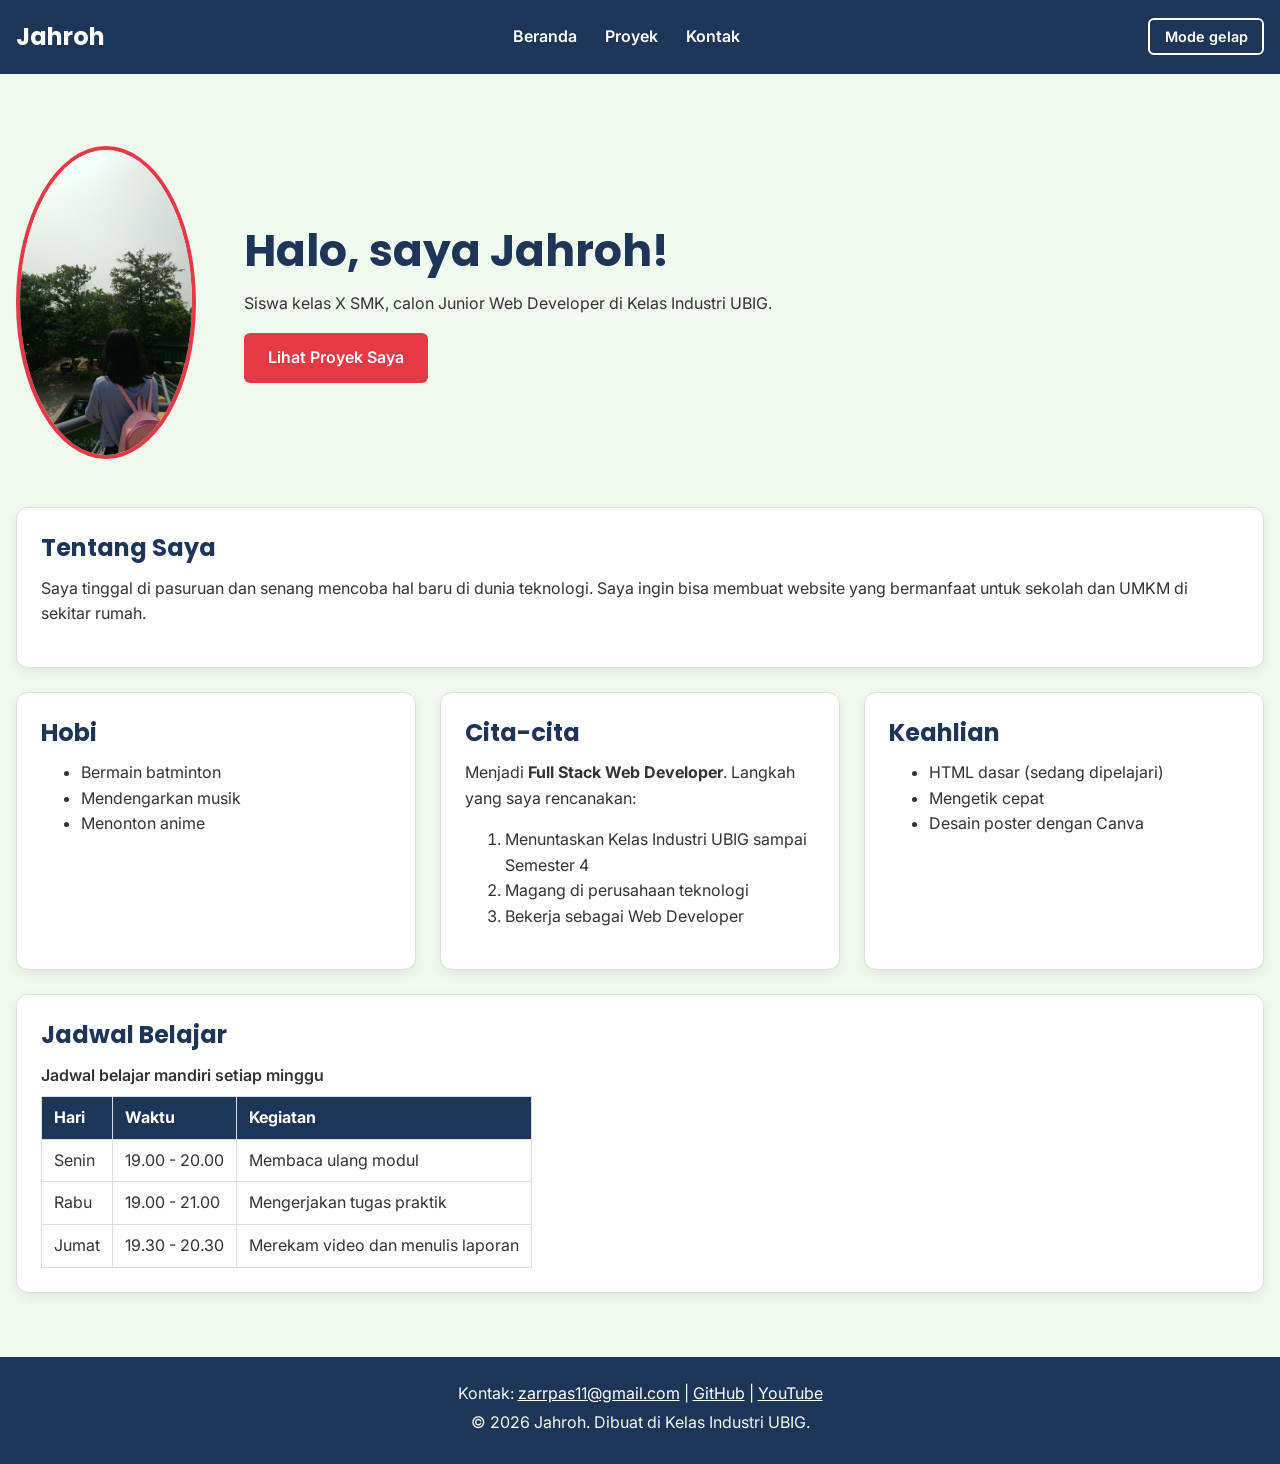
==== commit a6103185: "fix: perbaiki kontras, meta description, dan ukuran gambar" ====
--- a/index.html
+++ b/index.html
@@ -4,6 +4,16 @@
   <meta charset="UTF-8">
   <meta name="viewport" content="width=device-width,
    initial-scale=1.0">
+<!-- index.html -->
+<meta name="description" content="Portofolio Jahroh, siswa SMK
+calon Junior Web Developer di Kelas Industri UBIG.">
+<!-- proyek.html -->
+<meta name="description" content="Daftar proyek HTML, CSS, dan
+JavaScript karya Jahroh beserta repositori GitHub
+terbarunya.">
+<!-- kontak.html -->
+<meta name="description" content="Hubungi Jahroh melalui form
+kontak, email, atau GitHub.">
   <title>Jahroh | Beranda</title>
   <link rel="icon" href="img/zarr.png">
   <link rel="preconnect" href="https://fonts.googleapis.com">
@@ -45,7 +55,7 @@
     <div class="container">
       <section class="hero">
 
-        <img src="img/zarrrr.png" alt="Foto profil Jahroh" width="180">
+        <img src="img/zarrrr.png" alt="Foto Profil Jahroh" width="180">
         <div>
           <h2>Halo, saya Jahroh!</h2>
           <p>Siswa kelas X SMK, calon Junior Web Developer di Kelas Industri UBIG.</p>
@@ -88,12 +98,6 @@
         </section>
       </div>
 
-       <section class="kartu">
-          <h2>Keahlian</h2>
-          <ul id="daftar-skill"></ul>
-          <p id="jumlah-skill"></p>
-        </section>
-      </div>
 
       <section class="kartu">
         <h2>Jadwal Belajar</h2>
--- a/css/style.css
+++ b/css/style.css
@@ -1,4 +1,4 @@
-/* Gaya portofolio Khilda
+/* Gaya portofolio Jahroh
    Palet: #1D3557 (utama), #E63946 (aksen), #F1FAEE (latar)
    Huruf: Poppins (judul), Inter (isi)
    Tata letak: mobile first, titik ubah 768px (tablet) dan 1024px (laptop) */
@@ -18,8 +18,8 @@
 :root {
   --warna-utama: #1D3557;
   --warna-judul: #1D3557;
-  --warna-aksen: #E63946;
-  --warna-tautan: #E63946;
+  --warna-aksen: #C1121F;
+  --warna-tautan: #C1121F;;
   --warna-latar: #F1FAEE;
   --warna-teks: #333333;
   --warna-kartu: #FFFFFF;
